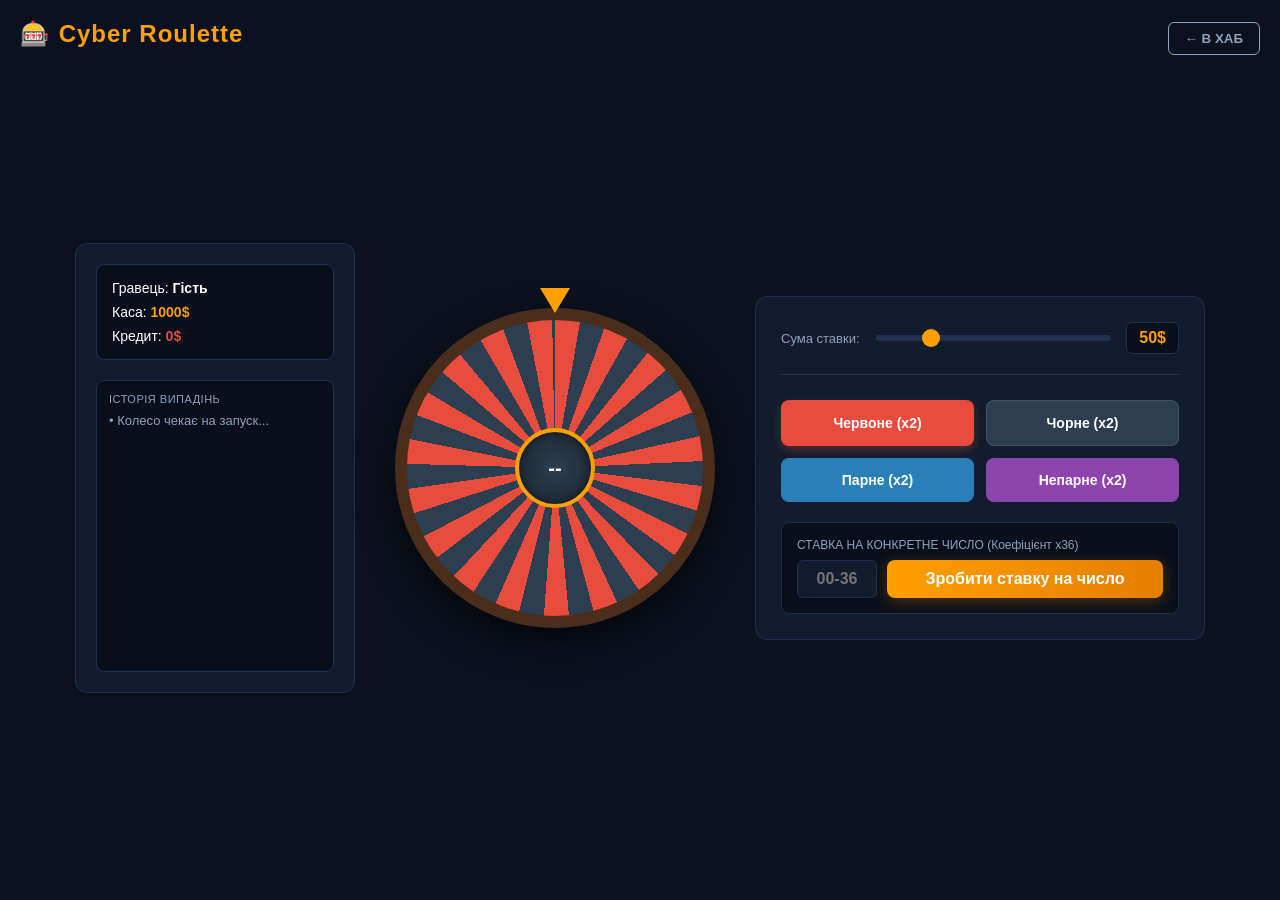
==== roulette.html @ 5148c997 "fix: виправив стилі та баг з балансом" ====
<!DOCTYPE html>
<html lang="uk">
<head>
    <meta charset="UTF-8">
    <meta name="viewport" content="width=device-width, initial-scale=1.0">
    <title>Cyber Roulette</title>
    <link rel="stylesheet" href="style.css">
    <style>
        .roulette-body {
            background-color: #0b111e;
            width: 100vw;
            height: 100vh;
            display: flex;
            flex-direction: column;
            justify-content: space-between;
            padding: 20px;
        }

        /* Головна зона: колесо + ставки */
        .roulette-container {
            display: flex;
            flex: 1;
            align-items: center;
            justify-content: center;
            gap: 40px;
            max-width: 1200px;
            margin: 0 auto;
            width: 100%;
        }

        /* Ліва інформаційна панель */
        .side-panel {
            width: 280px;
            background: #131c2e;
            border: 1px solid #1f314f;
            border-radius: 12px;
            padding: 20px;
            display: flex;
            flex-direction: column;
            gap: 20px;
            height: 450px;
        }

        .stats-box {
            background: #090f1a;
            padding: 15px;
            border-radius: 8px;
            border: 1px solid #1f314f;
            font-size: 14px;
        }
        .stats-box p { margin-bottom: 8px; }
        .stats-box p:last-child { margin-bottom: 0; }

        .history-box {
            flex: 1;
            background: #090f1a;
            border: 1px solid #1f314f;
            border-radius: 8px;
            padding: 12px;
            overflow-y: auto;
            text-align: left;
            font-size: 13px;
        }
        .history-title {
            font-size: 11px;
            color: #8fa0bc;
            text-transform: uppercase;
            margin-bottom: 8px;
            letter-spacing: 0.5px;
        }

        /* КОЛЕСО РУЛЕТКИ */
        .wheel-area {
            position: relative;
            display: flex;
            justify-content: center;
            align-items: center;
        }

        .roulette-wheel {
            width: 320px;
            height: 320px;
            border-radius: 50%;
            border: 12px solid #4a2e1b; /* Дерев'яний борт */
            box-shadow: 0 15px 35px rgba(0,0,0,0.6);
            background: repeating-conic-gradient(
                #e74c3c 0deg 9.7deg,  /* Червоний */
                #2c3e50 9.7deg 19.4deg /* Чорний */
            );
            transition: transform 4s cubic-bezier(0.1, 0.8, 0.1, 1);
            position: relative;
        }

        /* Маркер випавшого числа (стрілочка зверху) */
        .wheel-pointer {
            position: absolute;
            top: -20px;
            z-index: 10;
            width: 0; 
            height: 0; 
            border-left: 15px solid transparent;
            border-right: 15px solid transparent;
            border-top: 25px solid #ff9f00;
        }

        .wheel-center {
            position: absolute;
            width: 80px;
            height: 80px;
            background: radial-gradient(circle, #2c3e50 0%, #1a252f 100%);
            border-radius: 50%;
            border: 4px solid #ff9f00;
            display: flex;
            justify-content: center;
            align-items: center;
            font-weight: bold;
            font-size: 20px;
            color: #fff;
            box-shadow: inset 0 0 10px rgba(0,0,0,0.5);
        }

        /* ПАНЕЛЬ СТАВОК */
        .betting-table {
            background: #131c2e;
            border: 1px solid #1f314f;
            border-radius: 12px;
            padding: 25px;
            display: flex;
            flex-direction: column;
            gap: 20px;
            width: 450px;
        }

        .bet-grid {
            display: grid;
            grid-template-columns: 1fr 1fr;
            gap: 12px;
        }

        .bet-option-btn {
            padding: 14px;
            border: none;
            border-radius: 8px;
            font-weight: bold;
            font-size: 14px;
            cursor: pointer;
            color: #fff;
            transition: opacity 0.2s, transform 0.1s;
        }
        .bet-option-btn:hover { opacity: 0.9; transform: scale(1.02); }
        .btn-red { background: #e74c3c; box-shadow: 0 4px 10px rgba(231, 76, 60, 0.3); }
        .btn-black { background: #2c3e50; border: 1px solid rgba(255,255,255,0.1); }
        .btn-even { background: #2980b9; }
        .btn-odd { background: #8e44ad; }

        .number-bet-box {
            background: #090f1a;
            border: 1px solid #1f314f;
            padding: 15px;
            border-radius: 8px;
            text-align: left;
        }
        .number-bet-box label {
            display: block;
            font-size: 12px;
            color: #8fa0bc;
            margin-bottom: 8px;
        }
        .number-input-group {
            display: flex;
            gap: 10px;
        }
        .num-input {
            width: 80px;
            background: #131c2e;
            border: 1px solid #1f314f;
            border-radius: 6px;
            padding: 8px;
            color: #fff;
            text-align: center;
            font-size: 16px;
            font-weight: bold;
        }
    </style>
</head>
<body class="roulette-body">

    <div style="display: flex; justify-content: space-between; align-items: center; width: 100%;">
        <h2>🎰 Cyber Roulette</h2>
        <button onclick="location.href='index.html'" class="bank-btn">← В ХАБ</button>
    </div>

    <div class="roulette-container">
        
        <div class="side-panel">
            <div class="stats-box">
                <p>Гравець: <strong id="roulette-name">Гість</strong></p>
                <p>Каса: <strong id="roulette-balance" style="color:#ff9f00;">1000$</strong></p>
                <p>Кредит: <strong id="roulette-credit" class="text-danger">0$</strong></p>
            </div>
            <div class="history-box">
                <div class="history-title">Історія випадінь</div>
                <div id="history-logs">
                    <div style="color: #8fa0bc;">• Колесо чекає на запуск...</div>
                </div>
            </div>
        </div>

        <div class="wheel-area">
            <div class="wheel-pointer"></div>
            <div class="roulette-wheel" id="wheel"></div>
            <div class="wheel-center" id="wheel-center-val">--</div>
        </div>

        <div class="betting-table">
            <div class="bet-slider-container" style="display: flex; align-items: center; gap: 15px;">
                <span style="font-size: 13px; color: #8fa0bc; min-width: 80px;">Сума ставки:</span>
                <input type="range" id="roulette-bet-slider" min="10" max="200" value="50" class="long-slider" style="margin-bottom:0;">
                <div class="bet-box" id="roulette-bet-box" style="background: #090f1a; border:1px solid #1f314f; padding:6px 12px; border-radius:6px; color:#ff9f00; font-weight:bold;">50$</div>
            </div>

            <hr style="margin-bottom: 5px;">

            <div class="bet-grid">
                <button class="bet-option-btn btn-red" id="bet-red">Червоне (x2)</button>
                <button class="bet-option-btn btn-black" id="bet-black">Чорне (x2)</button>
                <button class="bet-option-btn btn-even" id="bet-even">Парне (x2)</button>
                <button class="bet-option-btn btn-odd" id="bet-odd">Непарне (x2)</button>
            </div>

            <div class="number-bet-box">
                <label>СТАВКА НА КОНКРЕТНЕ ЧИСЛО (Коефіцієнт x36)</label>
                <div class="number-input-group">
                    <input type="text" id="specific-number" class="num-input" placeholder="00-36" maxlength="2">
                    <button class="main-btn" id="bet-number" style="padding: 10px;">Зробити ставку на число</button>
                </div>
            </div>
        </div>

    </div>

    <script src="app.js"></script>
    <script>
        // Зчитуємо елементи інтерфейсу рулетки
const nameDisplay = document.getElementById('roulette-name');
const balanceDisplay = document.getElementById('roulette-balance');
const creditDisplay = document.getElementById('roulette-credit');
const historyLogs = document.getElementById('history-logs');
const wheel = document.getElementById('wheel');
const wheelCenterVal = document.getElementById('wheel-center-val');

const betSlider = document.getElementById('roulette-bet-slider');
const betBox = document.getElementById('roulette-bet-box');

// Послідовність чисел на класичному американському колесі (38 секторів)
const americanWheelNumbers = [
    "0", "28", "9", "26", "30", "11", "7", "20", "32", "17", "5", "22", "34", "15", "3", "24", "36", "13", "1", "00", 
    "27", "10", "25", "29", "12", "8", "19", "31", "18", "6", "21", "33", "16", "4", "23", "35", "14", "2"
];

// Масив червоних чисел
const redNumbers = ["1", "3", "5", "7", "9", "12", "14", "16", "18", "19", "21", "23", "25", "27", "30", "32", "34", "36"];

let isSpinning = false;
let currentRotation = 0;

// Оновлення значень гаманця при завантаженні сторінки
function updateRouletteUI() {
    nameDisplay.innerText = wallet.getUsername();
    balanceDisplay.innerText = wallet.getBalance() + "$";
    creditDisplay.innerText = wallet.getCredit() + "$";
}

// Оновлення повзунка ставки в реальному часі
betSlider.addEventListener('input', () => {
    betBox.innerText = betSlider.value + "$";
});

// Додавання подій на кнопки швидких ставок
document.getElementById('bet-red').addEventListener('click', () => handleBet('red'));
document.getElementById('bet-black').addEventListener('click', () => handleBet('black'));
document.getElementById('bet-even').addEventListener('click', () => handleBet('even'));
document.getElementById('bet-odd').addEventListener('click', () => handleBet('odd'));

// Ставка на точне число
document.getElementById('bet-number').addEventListener('click', () => {
    const numInput = document.getElementById('specific-number').value.trim();
    if (numInput === "") {
        alert("Введіть число від 0 до 36 або 00!");
        return;
    }
    if (!americanWheelNumbers.includes(numInput)) {
        alert("Неіснуючий сектор! Можна ставити на 0, 00 або числа від 1 до 36.");
        return;
    }
    handleBet('number', numInput);
});

// Функція обробки ставки та запуску колеса
function handleBet(betType, specificNum = null) {
    if (isSpinning) return;

    const betAmount = parseInt(betSlider.value);
    const currentBalance = wallet.getBalance();

    if (currentBalance < betAmount) {
        alert("У вас недостатньо грошей у касі для цієї ставки! Візьміть кредит у Хабі.");
        return;
    }

    // Знімаємо гроші за ставку
    wallet.updateBalance(-betAmount);
    updateRouletteUI();
    isSpinning = true;
    wheelCenterVal.innerText = "⏳";

    // Визначаємо випадковий переможний сектор
    const randomIndex = Math.floor(Math.random() * americanWheelNumbers.length);
    const winningNumber = americanWheelNumbers[randomIndex];

    // Розрахунок кута обертання колеса
    const sectorDegrees = 360 / 38; // ~9.47 градусів на один сектор
    const targetSectorAngle = randomIndex * sectorDegrees;
    
    // Робимо мінімум 5 повних обертів (1800 градусів) плюс кут сектору
    // Мінус ставимо, щоб колесо крутилося за годинниковою стрілкою
    const extraSpins = 1800 + (360 - targetSectorAngle);
    currentRotation += extraSpins;

    wheel.style.transform = `rotate(${currentRotation}deg)`;

    // Чекаємо завершення анімації (4 секунди, як у CSS)
    setTimeout(() => {
        isSpinning = false;
        wheelCenterVal.innerText = winningNumber;

        // Визначаємо колір випавшого числа
        let numberColor = "Чорне";
        if (winningNumber === "0" || winningNumber === "00") {
            numberColor = "Зелене";
        } else if (redNumbers.includes(winningNumber)) {
            numberColor = "Червоне";
        }

        // Перевіряємо, чи виграв гравець
        let isWin = false;
        let payoutFactor = 0;

        if (betType === 'red' && numberColor === 'Червоне') { isWin = true; payoutFactor = 2; }
        else if (betType === 'black' && numberColor === 'Чорне') { isWin = true; payoutFactor = 2; }
        else if (betType === 'even' && winningNumber !== "0" && winningNumber !== "00" && parseInt(winningNumber) % 2 === 0) { isWin = true; payoutFactor = 2; }
        else if (betType === 'odd' && winningNumber !== "0" && winningNumber !== "00" && parseInt(winningNumber) % 2 !== 0) { isWin = true; payoutFactor = 2; }
        else if (betType === 'number' && winningNumber === specificNum) { isWin = true; payoutFactor = 36; }

        let logText = "";
        if (isWin) {
            const winAmount = betAmount * payoutFactor;
            wallet.updateBalance(winAmount);
            logText = `<div style="color: #2ecc71; margin-bottom: 5px;">• Випало: <strong>${winningNumber} (${numberColor})</strong>. Ви ВИГРАЛИ ${winAmount}$!</div>`;
        } else {
            logText = `<div style="color: #e74c3c; margin-bottom: 5px;">• Випало: <strong>${winningNumber} (${numberColor})</strong>. Ви програли ${betAmount}$.</div>`;
        }

        // Додаємо запис в історію випадінь
        historyLogs.innerHTML = logText + historyLogs.innerHTML;
        
        // Очищаємо інпут точного числа
        document.getElementById('specific-number').value = "";
        
        // Оновлюємо касу на екрані
        updateRouletteUI();

    }, 4000);
}

// Запускаємо ініціалізацію при завантаженні сторінки
window.addEventListener('DOMContentLoaded', updateRouletteUI);
    </script>
</body>
</html>
---- style.css ----
/* Загальні налаштування стилю та темної теми */
* {
    box-sizing: border-box;
    margin: 0;
    padding: 0;
    font-family: 'Segoe UI', Tahoma, Geneva, Verdana, sans-serif;
}

body {
    background-color: #0b111e; /* Глибокий темний фон */
    color: #ffffff;
    display: flex;
    justify-content: center;
    align-items: center;
    min-height: 100vh;
    overflow: hidden;
}

/* Керування екранами (ховаємо неактивні) */
.screen {
    display: none;
    width: 100%;
    max-width: 1200px;
    padding: 20px;
    justify-content: center;
}

.screen.active {
    display: flex;
}

/* Головний контейнер (модальне вікно) */
.modal-box {
    background: linear-gradient(145deg, #131c2e, #18253c);
    border: 1px solid rgba(255, 255, 255, 0.08);
    border-radius: 16px;
    padding: 40px;
    width: 100%;
    max-width: 500px;
    box-shadow: 0 15px 35px rgba(0, 0, 0, 0.5);
    text-align: center;
}

.modal-box.wide {
    max-width: 850px;
}

h2 {
    color: #ff9f00; /* Помаранчевий бренд */
    font-size: 24px;
    letter-spacing: 1px;
    margin-bottom: 8px;
    display: flex;
    align-items: center;
    justify-content: center;
    gap: 10px;
}

.subtitle {
    color: #8fa0bc;
    font-size: 12px;
    letter-spacing: 1px;
    text-transform: uppercase;
    margin-bottom: 20px;
}

hr {
    border: 0;
    height: 1px;
    background: rgba(255, 255, 255, 0.1);
    margin-bottom: 25px;
}

/* Поля вводу */
.input-group {
    text-align: left;
    margin-bottom: 25px;
}

.input-group label {
    display: block;
    color: #8fa0bc;
    font-size: 11px;
    font-weight: 600;
    margin-bottom: 8px;
    letter-spacing: 0.5px;
}

.input-group input {
    width: 100%;
    background-color: #090f1a;
    border: 1px solid #1f314f;
    border-radius: 8px;
    padding: 14px;
    color: #fff;
    font-size: 16px;
    outline: none;
    transition: border-color 0.3s;
}

.input-group input:focus {
    border-color: #ff9f00;
}

/* Кнопки */
.main-btn {
    width: 100%;
    background: linear-gradient(90deg, #ff9f00, #e67e00);
    border: none;
    border-radius: 8px;
    padding: 16px;
    color: #fff;
    font-size: 16px;
    font-weight: bold;
    cursor: pointer;
    box-shadow: 0 4px 15px rgba(230, 126, 0, 0.3);
    transition: transform 0.2s, opacity 0.2s;
}

.main-btn:hover {
    opacity: 0.9;
    transform: translateY(-1px);
}

/* Картки ігор */
.games-container {
    display: flex;
    gap: 20px;
    margin-bottom: 30px;
}

.game-card {
    flex: 1;
    background: rgba(9, 15, 26, 0.6);
    border: 1px solid #1f314f;
    border-radius: 12px;
    padding: 25px;
    text-align: left;
    transition: transform 0.3s, border-color 0.3s;
}

.game-card:hover {
    transform: translateY(-4px);
    border-color: #ff9f00;
}

.game-icon {
    font-size: 32px;
    display: block;
    margin-bottom: 15px;
}

.game-card h3 {
    font-size: 20px;
    margin-bottom: 10px;
}

.game-card p {
    color: #8fa0bc;
    font-size: 14px;
    line-height: 1.5;
    margin-bottom: 20px;
    min-height: 63px;
}

.play-btn {
    width: 100%;
    padding: 12px;
    border: none;
    border-radius: 6px;
    color: #fff;
    font-weight: bold;
    cursor: pointer;
    transition: background 0.3s;
}

.poker-color { background-color: #3a2a18; color: #ff9f00; border: 1px solid #ff9f00; }
.poker-color:hover { background-color: #ff9f00; color: #fff; }

.roulette-color { background-color: #123524; color: #2ecc71; border: 1px solid #2ecc71; }
.roulette-color:hover { background-color: #2ecc71; color: #fff; }

/* Нижня панель хабу */
.hub-footer {
    display: flex;
    justify-content: space-between;
    align-items: center;
    background: #090f1a;
    padding: 15px 20px;
    border-radius: 8px;
    border: 1px solid #1f314f;
}

.balance-display {
    font-weight: bold;
    font-size: 15px;
}

.balance-display span {
    color: #ff9f00;
}

.bank-btn {
    background: none;
    border: 1px solid #8fa0bc;
    color: #8fa0bc;
    padding: 8px 16px;
    border-radius: 6px;
    cursor: pointer;
    font-weight: 600;
    transition: all 0.3s;
}

.bank-btn:hover {
    border-color: #fff;
    color: #fff;
}

/* Кредитний відділ (Банк) */
.bank-info {
    background: #090f1a;
    padding: 15px;
    border-radius: 8px;
    margin-bottom: 25px;
    text-align: left;
    font-size: 15px;
}

.bank-info p { margin-bottom: 8px; }
.bank-info p:last-child { margin-bottom: 0; }
.text-danger { color: #e74c3c !important; }

.slider-group {
    background: rgba(9, 15, 26, 0.4);
    border: 1px solid #1f314f;
    padding: 20px;
    border-radius: 8px;
    margin-bottom: 20px;
    text-align: left;
}

.slider-header {
    display: flex;
    justify-content: space-between;
    font-size: 14px;
    color: #8fa0bc;
    margin-bottom: 12px;
}

.slider-val {
    color: #ff9f00 !important;
    font-weight: bold;
}

/* Красивий довгий повзунок */
.long-slider {
    width: 100%;
    -webkit-appearance: none;
    height: 6px;
    background: #1f314f;
    border-radius: 3px;
    outline: none;
    margin-bottom: 15px;
}

.long-slider::-webkit-slider-thumb {
    -webkit-appearance: none;
    width: 18px;
    height: 18px;
    border-radius: 50%;
    background: #ff9f00;
    cursor: pointer;
    transition: transform 0.1s;
}

.long-slider::-webkit-slider-thumb:hover {
    transform: scale(1.2);
}

.action-btn {
    width: 100%;
    padding: 10px;
    border: none;
    border-radius: 6px;
    background: #ff9f00;
    color: #fff;
    font-weight: bold;
    cursor: pointer;
}

.action-btn.repay { background: #2ecc71; }
.back-btn {
    background: none;
    border: none;
    color: #8fa0bc;
    cursor: pointer;
    margin-top: 15px;
    font-size: 14px;
}
.back-btn:hover { color: #fff; }
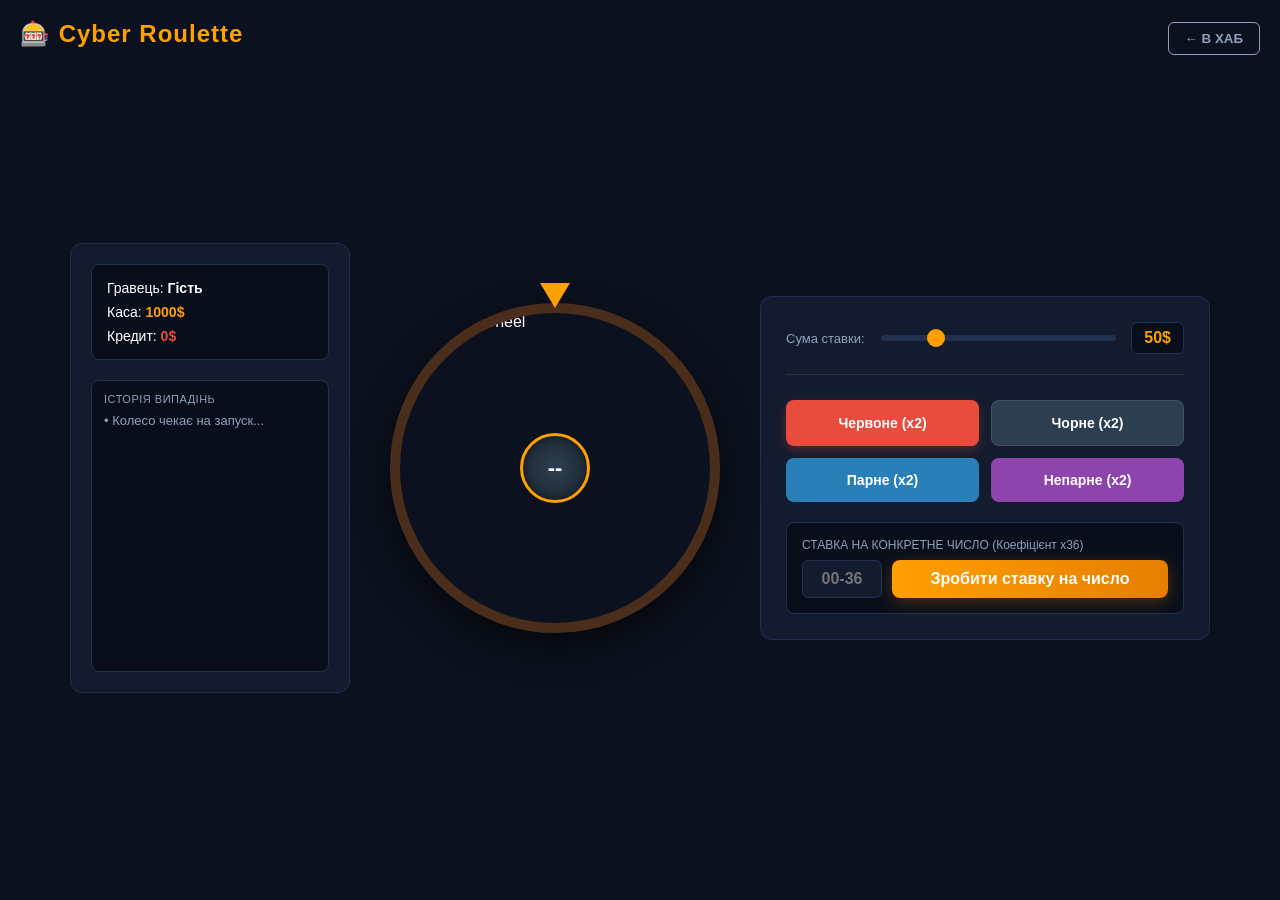
==== commit e5e93eb7: "design: додав чітке колесо рулетки з цифрами" ====
--- a/roulette.html
+++ b/roulette.html
@@ -69,7 +69,7 @@
             letter-spacing: 0.5px;
         }
 
-        /* КОЛЕСО РУЛЕТКИ */
+        /* КОЛЕСО РУЛЕТКИ (Оновлені стилі під картинку) */
         .wheel-area {
             position: relative;
             display: flex;
@@ -78,17 +78,14 @@
         }
 
         .roulette-wheel {
-            width: 320px;
-            height: 320px;
+            width: 330px;
+            height: 330px;
             border-radius: 50%;
-            border: 12px solid #4a2e1b; /* Дерев'яний борт */
+            border: 10px solid #4a2e1b; /* Преміальний дерев'яний борт */
             box-shadow: 0 15px 35px rgba(0,0,0,0.6);
-            background: repeating-conic-gradient(
-                #e74c3c 0deg 9.7deg,  /* Червоний */
-                #2c3e50 9.7deg 19.4deg /* Чорний */
-            );
             transition: transform 4s cubic-bezier(0.1, 0.8, 0.1, 1);
             position: relative;
+            object-fit: cover;
         }
 
         /* Маркер випавшого числа (стрілочка зверху) */
@@ -105,18 +102,19 @@
 
         .wheel-center {
             position: absolute;
-            width: 80px;
-            height: 80px;
+            width: 70px;
+            height: 70px;
             background: radial-gradient(circle, #2c3e50 0%, #1a252f 100%);
             border-radius: 50%;
-            border: 4px solid #ff9f00;
+            border: 3px solid #ff9f00;
             display: flex;
             justify-content: center;
             align-items: center;
             font-weight: bold;
-            font-size: 20px;
+            font-size: 22px;
             color: #fff;
             box-shadow: inset 0 0 10px rgba(0,0,0,0.5);
+            z-index: 5;
         }
 
         /* ПАНЕЛЬ СТАВОК */
@@ -208,7 +206,7 @@
 
         <div class="wheel-area">
             <div class="wheel-pointer"></div>
-            <div class="roulette-wheel" id="wheel"></div>
+            <img src="https://i.ibb.co/6NGp6Xy/roulette-wheel.png" class="roulette-wheel" id="wheel" alt="Roulette Wheel">
             <div class="wheel-center" id="wheel-center-val">--</div>
         </div>
 
@@ -242,139 +240,139 @@
     <script src="app.js"></script>
     <script>
         // Зчитуємо елементи інтерфейсу рулетки
-const nameDisplay = document.getElementById('roulette-name');
-const balanceDisplay = document.getElementById('roulette-balance');
-const creditDisplay = document.getElementById('roulette-credit');
-const historyLogs = document.getElementById('history-logs');
-const wheel = document.getElementById('wheel');
-const wheelCenterVal = document.getElementById('wheel-center-val');
-
-const betSlider = document.getElementById('roulette-bet-slider');
-const betBox = document.getElementById('roulette-bet-box');
-
-// Послідовність чисел на класичному американському колесі (38 секторів)
-const americanWheelNumbers = [
-    "0", "28", "9", "26", "30", "11", "7", "20", "32", "17", "5", "22", "34", "15", "3", "24", "36", "13", "1", "00", 
-    "27", "10", "25", "29", "12", "8", "19", "31", "18", "6", "21", "33", "16", "4", "23", "35", "14", "2"
-];
-
-// Масив червоних чисел
-const redNumbers = ["1", "3", "5", "7", "9", "12", "14", "16", "18", "19", "21", "23", "25", "27", "30", "32", "34", "36"];
-
-let isSpinning = false;
-let currentRotation = 0;
-
-// Оновлення значень гаманця при завантаженні сторінки
-function updateRouletteUI() {
-    nameDisplay.innerText = wallet.getUsername();
-    balanceDisplay.innerText = wallet.getBalance() + "$";
-    creditDisplay.innerText = wallet.getCredit() + "$";
-}
-
-// Оновлення повзунка ставки в реальному часі
-betSlider.addEventListener('input', () => {
-    betBox.innerText = betSlider.value + "$";
-});
-
-// Додавання подій на кнопки швидких ставок
-document.getElementById('bet-red').addEventListener('click', () => handleBet('red'));
-document.getElementById('bet-black').addEventListener('click', () => handleBet('black'));
-document.getElementById('bet-even').addEventListener('click', () => handleBet('even'));
-document.getElementById('bet-odd').addEventListener('click', () => handleBet('odd'));
-
-// Ставка на точне число
-document.getElementById('bet-number').addEventListener('click', () => {
-    const numInput = document.getElementById('specific-number').value.trim();
-    if (numInput === "") {
-        alert("Введіть число від 0 до 36 або 00!");
-        return;
-    }
-    if (!americanWheelNumbers.includes(numInput)) {
-        alert("Неіснуючий сектор! Можна ставити на 0, 00 або числа від 1 до 36.");
-        return;
-    }
-    handleBet('number', numInput);
-});
-
-// Функція обробки ставки та запуску колеса
-function handleBet(betType, specificNum = null) {
-    if (isSpinning) return;
-
-    const betAmount = parseInt(betSlider.value);
-    const currentBalance = wallet.getBalance();
-
-    if (currentBalance < betAmount) {
-        alert("У вас недостатньо грошей у касі для цієї ставки! Візьміть кредит у Хабі.");
-        return;
-    }
-
-    // Знімаємо гроші за ставку
-    wallet.updateBalance(-betAmount);
-    updateRouletteUI();
-    isSpinning = true;
-    wheelCenterVal.innerText = "⏳";
-
-    // Визначаємо випадковий переможний сектор
-    const randomIndex = Math.floor(Math.random() * americanWheelNumbers.length);
-    const winningNumber = americanWheelNumbers[randomIndex];
-
-    // Розрахунок кута обертання колеса
-    const sectorDegrees = 360 / 38; // ~9.47 градусів на один сектор
-    const targetSectorAngle = randomIndex * sectorDegrees;
-    
-    // Робимо мінімум 5 повних обертів (1800 градусів) плюс кут сектору
-    // Мінус ставимо, щоб колесо крутилося за годинниковою стрілкою
-    const extraSpins = 1800 + (360 - targetSectorAngle);
-    currentRotation += extraSpins;
-
-    wheel.style.transform = `rotate(${currentRotation}deg)`;
-
-    // Чекаємо завершення анімації (4 секунди, як у CSS)
-    setTimeout(() => {
-        isSpinning = false;
-        wheelCenterVal.innerText = winningNumber;
-
-        // Визначаємо колір випавшого числа
-        let numberColor = "Чорне";
-        if (winningNumber === "0" || winningNumber === "00") {
-            numberColor = "Зелене";
-        } else if (redNumbers.includes(winningNumber)) {
-            numberColor = "Червоне";
-        }
-
-        // Перевіряємо, чи виграв гравець
-        let isWin = false;
-        let payoutFactor = 0;
-
-        if (betType === 'red' && numberColor === 'Червоне') { isWin = true; payoutFactor = 2; }
-        else if (betType === 'black' && numberColor === 'Чорне') { isWin = true; payoutFactor = 2; }
-        else if (betType === 'even' && winningNumber !== "0" && winningNumber !== "00" && parseInt(winningNumber) % 2 === 0) { isWin = true; payoutFactor = 2; }
-        else if (betType === 'odd' && winningNumber !== "0" && winningNumber !== "00" && parseInt(winningNumber) % 2 !== 0) { isWin = true; payoutFactor = 2; }
-        else if (betType === 'number' && winningNumber === specificNum) { isWin = true; payoutFactor = 36; }
-
-        let logText = "";
-        if (isWin) {
-            const winAmount = betAmount * payoutFactor;
-            wallet.updateBalance(winAmount);
-            logText = `<div style="color: #2ecc71; margin-bottom: 5px;">• Випало: <strong>${winningNumber} (${numberColor})</strong>. Ви ВИГРАЛИ ${winAmount}$!</div>`;
-        } else {
-            logText = `<div style="color: #e74c3c; margin-bottom: 5px;">• Випало: <strong>${winningNumber} (${numberColor})</strong>. Ви програли ${betAmount}$.</div>`;
-        }
-
-        // Додаємо запис в історію випадінь
-        historyLogs.innerHTML = logText + historyLogs.innerHTML;
-        
-        // Очищаємо інпут точного числа
-        document.getElementById('specific-number').value = "";
-        
-        // Оновлюємо касу на екрані
-        updateRouletteUI();
-
-    }, 4000);
-}
-
-// Запускаємо ініціалізацію при завантаженні сторінки
-window.addEventListener('DOMContentLoaded', updateRouletteUI);
+        const nameDisplay = document.getElementById('roulette-name');
+        const balanceDisplay = document.getElementById('roulette-balance');
+        const creditDisplay = document.getElementById('roulette-credit');
+        const historyLogs = document.getElementById('history-logs');
+        const wheel = document.getElementById('wheel');
+        const wheelCenterVal = document.getElementById('wheel-center-val');
+
+        const betSlider = document.getElementById('roulette-bet-slider');
+        const betBox = document.getElementById('roulette-bet-box');
+
+        // Послідовність чисел на класичному американському колесі (38 секторів)
+        const americanWheelNumbers = [
+            "0", "28", "9", "26", "30", "11", "7", "20", "32", "17", "5", "22", "34", "15", "3", "24", "36", "13", "1", "00", 
+            "27", "10", "25", "29", "12", "8", "19", "31", "18", "6", "21", "33", "16", "4", "23", "35", "14", "2"
+        ];
+
+        // Масив червоних чисел
+        const redNumbers = ["1", "3", "5", "7", "9", "12", "14", "16", "18", "19", "21", "23", "25", "27", "30", "32", "34", "36"];
+
+        let isSpinning = false;
+        let currentRotation = 0;
+
+        // Оновлення значень гаманця при завантаженні сторінки
+        function updateRouletteUI() {
+            nameDisplay.innerText = wallet.getUsername();
+            balanceDisplay.innerText = wallet.getBalance() + "$";
+            creditDisplay.innerText = wallet.getCredit() + "$";
+        }
+
+        // Оновлення повзунка ставки в реальному часі
+        betSlider.addEventListener('input', () => {
+            betBox.innerText = betSlider.value + "$";
+        });
+
+        // Додавання подій на кнопки швидких ставок
+        document.getElementById('bet-red').addEventListener('click', () => handleBet('red'));
+        document.getElementById('bet-black').addEventListener('click', () => handleBet('black'));
+        document.getElementById('bet-even').addEventListener('click', () => handleBet('even'));
+        document.getElementById('bet-odd').addEventListener('click', () => handleBet('odd'));
+
+        // Ставка на точне число
+        document.getElementById('bet-number').addEventListener('click', () => {
+            const numInput = document.getElementById('specific-number').value.trim();
+            if (numInput === "") {
+                alert("Введіть число від 0 до 36 або 00!");
+                return;
+            }
+            if (!americanWheelNumbers.includes(numInput)) {
+                alert("Неіснуючий сектор! Можна ставити на 0, 00 або числа від 1 до 36.");
+                return;
+            }
+            handleBet('number', numInput);
+        });
+
+        // Функція обробки ставки та запуску колеса
+        function handleBet(betType, specificNum = null) {
+            if (isSpinning) return;
+
+            const betAmount = parseInt(betSlider.value);
+            const currentBalance = wallet.getBalance();
+
+            if (currentBalance < betAmount) {
+                alert("У вас недостатньо грошей у касі для цієї ставки! Візьміть кредит у Хабі.");
+                return;
+            }
+
+            // Знімаємо гроші за ставку
+            wallet.updateBalance(-betAmount);
+            updateRouletteUI();
+            isSpinning = true;
+            wheelCenterVal.innerText = "⏳";
+
+            // Визначаємо випадковий переможний сектор
+            const randomIndex = Math.floor(Math.random() * americanWheelNumbers.length);
+            const winningNumber = americanWheelNumbers[randomIndex];
+
+            // Розрахунок кута обертання колеса
+            const sectorDegrees = 360 / 38; // ~9.47 градусів на один сектор
+            const targetSectorAngle = randomIndex * sectorDegrees;
+            
+            // Робимо мінімум 5 повних обертів (1800 градусів) плюс кут сектору
+            // Мінус ставимо, щоб колесо крутилося за годинниковою стрілкою
+            const extraSpins = 1800 + (360 - targetSectorAngle);
+            currentRotation += extraSpins;
+
+            wheel.style.transform = `rotate(${currentRotation}deg)`;
+
+            // Чекаємо завершення анімації (4 секунди, як у CSS)
+            setTimeout(() => {
+                isSpinning = false;
+                wheelCenterVal.innerText = winningNumber;
+
+                // Визначаємо колір випавшого числа
+                let numberColor = "Чорне";
+                if (winningNumber === "0" || winningNumber === "00") {
+                    numberColor = "Зелене";
+                } else if (redNumbers.includes(winningNumber)) {
+                    numberColor = "Червоне";
+                }
+
+                // Перевіряємо, чи виграв гравець
+                let isWin = false;
+                let payoutFactor = 0;
+
+                if (betType === 'red' && numberColor === 'Червоне') { isWin = true; payoutFactor = 2; }
+                else if (betType === 'black' && numberColor === 'Чорне') { isWin = true; payoutFactor = 2; }
+                else if (betType === 'even' && winningNumber !== "0" && winningNumber !== "00" && parseInt(winningNumber) % 2 === 0) { isWin = true; payoutFactor = 2; }
+                else if (betType === 'odd' && winningNumber !== "0" && winningNumber !== "00" && parseInt(winningNumber) % 2 !== 0) { isWin = true; payoutFactor = 2; }
+                else if (betType === 'number' && winningNumber === specificNum) { isWin = true; payoutFactor = 36; }
+
+                let logText = "";
+                if (isWin) {
+                    const winAmount = betAmount * payoutFactor;
+                    wallet.updateBalance(winAmount);
+                    logText = `<div style="color: #2ecc71; margin-bottom: 5px;">• Випало: <strong>${winningNumber} (${numberColor})</strong>. Ви ВИГРАЛИ ${winAmount}$!</div>`;
+                } else {
+                    logText = `<div style="color: #e74c3c; margin-bottom: 5px;">• Випало: <strong>${winningNumber} (${numberColor})</strong>. Ви програли ${betAmount}$.</div>`;
+                }
+
+                // Додаємо запис в історію випадінь
+                historyLogs.innerHTML = logText + historyLogs.innerHTML;
+                
+                // Очищаємо інпут точного числа
+                document.getElementById('specific-number').value = "";
+                
+                // Оновлюємо касу на екрані
+                updateRouletteUI();
+
+            }, 4000);
+        }
+
+        // Запускаємо ініціалізацію при завантаженні сторінки
+        window.addEventListener('DOMContentLoaded', updateRouletteUI);
     </script>
 </body>
 </html>
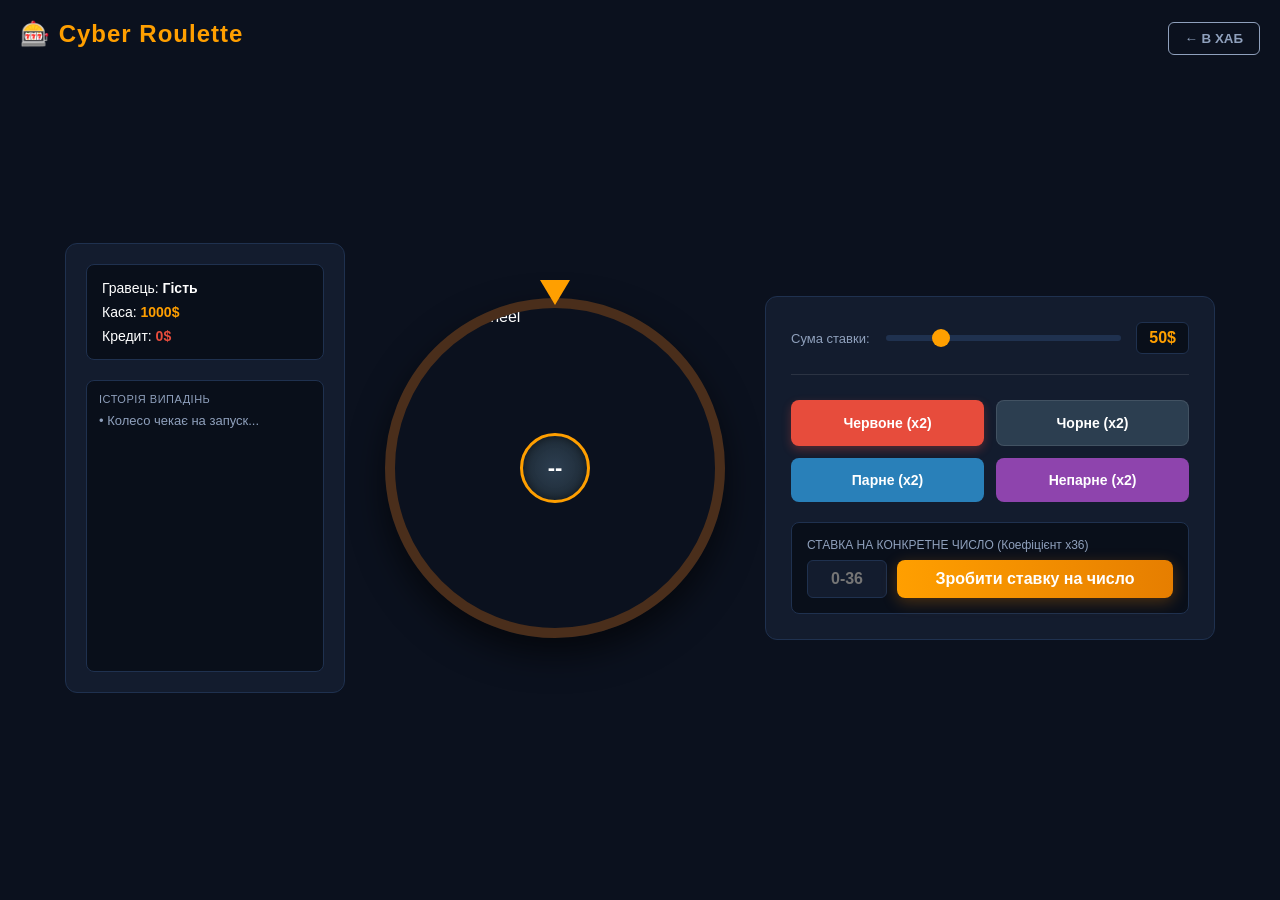
==== commit e97a7e1b: "fix: локальне колесо з цифрами" ====
--- a/roulette.html
+++ b/roulette.html
@@ -14,6 +14,7 @@
             flex-direction: column;
             justify-content: space-between;
             padding: 20px;
+            box-sizing: border-box;
         }
 
         /* Головна зона: колесо + ставки */
@@ -39,6 +40,7 @@
             flex-direction: column;
             gap: 20px;
             height: 450px;
+            box-sizing: border-box;
         }
 
         .stats-box {
@@ -69,7 +71,7 @@
             letter-spacing: 0.5px;
         }
 
-        /* КОЛЕСО РУЛЕТКИ (Оновлені стилі під картинку) */
+        /* КОЛЕСО РУЛЕТКИ */
         .wheel-area {
             position: relative;
             display: flex;
@@ -78,10 +80,10 @@
         }
 
         .roulette-wheel {
-            width: 330px;
-            height: 330px;
+            width: 340px;
+            height: 340px;
             border-radius: 50%;
-            border: 10px solid #4a2e1b; /* Преміальний дерев'яний борт */
+            border: 10px solid #4a2e1b; /* Дерев'яний борт казино */
             box-shadow: 0 15px 35px rgba(0,0,0,0.6);
             transition: transform 4s cubic-bezier(0.1, 0.8, 0.1, 1);
             position: relative;
@@ -91,7 +93,7 @@
         /* Маркер випавшого числа (стрілочка зверху) */
         .wheel-pointer {
             position: absolute;
-            top: -20px;
+            top: -18px;
             z-index: 10;
             width: 0; 
             height: 0; 
@@ -127,6 +129,7 @@
             flex-direction: column;
             gap: 20px;
             width: 450px;
+            box-sizing: border-box;
         }
 
         .bet-grid {
@@ -206,7 +209,7 @@
 
         <div class="wheel-area">
             <div class="wheel-pointer"></div>
-            <img src="https://i.ibb.co/6NGp6Xy/roulette-wheel.png" class="roulette-wheel" id="wheel" alt="Roulette Wheel">
+            <img src="https://upload.wikimedia.org/wikipedia/commons/thumb/d/da/Roulette_wheel_numbered.svg/640px-Roulette_wheel_numbered.svg.png" class="roulette-wheel" id="wheel" alt="Roulette Wheel">
             <div class="wheel-center" id="wheel-center-val">--</div>
         </div>
 
@@ -229,7 +232,7 @@
             <div class="number-bet-box">
                 <label>СТАВКА НА КОНКРЕТНЕ ЧИСЛО (Коефіцієнт x36)</label>
                 <div class="number-input-group">
-                    <input type="text" id="specific-number" class="num-input" placeholder="00-36" maxlength="2">
+                    <input type="text" id="specific-number" class="num-input" placeholder="0-36" maxlength="2">
                     <button class="main-btn" id="bet-number" style="padding: 10px;">Зробити ставку на число</button>
                 </div>
             </div>
@@ -239,7 +242,6 @@
 
     <script src="app.js"></script>
     <script>
-        // Зчитуємо елементи інтерфейсу рулетки
         const nameDisplay = document.getElementById('roulette-name');
         const balanceDisplay = document.getElementById('roulette-balance');
         const creditDisplay = document.getElementById('roulette-credit');
@@ -250,51 +252,46 @@
         const betSlider = document.getElementById('roulette-bet-slider');
         const betBox = document.getElementById('roulette-bet-box');
 
-        // Послідовність чисел на класичному американському колесі (38 секторів)
-        const americanWheelNumbers = [
-            "0", "28", "9", "26", "30", "11", "7", "20", "32", "17", "5", "22", "34", "15", "3", "24", "36", "13", "1", "00", 
-            "27", "10", "25", "29", "12", "8", "19", "31", "18", "6", "21", "33", "16", "4", "23", "35", "14", "2"
+        // Оновлена послідовність чисел строго під картинку з Вікіпедії (за годинниковою стрілкою починаючи з 0)
+        const wheelNumbers = [
+            "0", "32", "15", "19", "4", "21", "2", "25", "17", "34", "6", "27", "13", "36", "11", "30", "8", "23", "10",
+            "5", "24", "16", "33", "1", "20", "14", "31", "9", "22", "18", "29", "7", "28", "12", "35", "3", "26"
         ];
 
-        // Масив червоних чисел
+        // Оновлений список червоних чисел під цей стандарт
         const redNumbers = ["1", "3", "5", "7", "9", "12", "14", "16", "18", "19", "21", "23", "25", "27", "30", "32", "34", "36"];
 
         let isSpinning = false;
         let currentRotation = 0;
 
-        // Оновлення значень гаманця при завантаженні сторінки
         function updateRouletteUI() {
             nameDisplay.innerText = wallet.getUsername();
             balanceDisplay.innerText = wallet.getBalance() + "$";
             creditDisplay.innerText = wallet.getCredit() + "$";
         }
 
-        // Оновлення повзунка ставки в реальному часі
         betSlider.addEventListener('input', () => {
             betBox.innerText = betSlider.value + "$";
         });
 
-        // Додавання подій на кнопки швидких ставок
         document.getElementById('bet-red').addEventListener('click', () => handleBet('red'));
         document.getElementById('bet-black').addEventListener('click', () => handleBet('black'));
         document.getElementById('bet-even').addEventListener('click', () => handleBet('even'));
         document.getElementById('bet-odd').addEventListener('click', () => handleBet('odd'));
 
-        // Ставка на точне число
         document.getElementById('bet-number').addEventListener('click', () => {
             const numInput = document.getElementById('specific-number').value.trim();
             if (numInput === "") {
-                alert("Введіть число від 0 до 36 або 00!");
+                alert("Введіть число від 0 до 36!");
                 return;
             }
-            if (!americanWheelNumbers.includes(numInput)) {
-                alert("Неіснуючий сектор! Можна ставити на 0, 00 або числа від 1 до 36.");
+            if (!wheelNumbers.includes(numInput)) {
+                alert("Неіснуючий сектор! Введіть число від 0 до 36.");
                 return;
             }
             handleBet('number', numInput);
         });
 
-        // Функція обробки ставки та запуску колеса
         function handleBet(betType, specificNum = null) {
             if (isSpinning) return;
 
@@ -306,48 +303,47 @@
                 return;
             }
 
-            // Знімаємо гроші за ставку
             wallet.updateBalance(-betAmount);
             updateRouletteUI();
             isSpinning = true;
             wheelCenterVal.innerText = "⏳";
 
-            // Визначаємо випадковий переможний сектор
-            const randomIndex = Math.floor(Math.random() * americanWheelNumbers.length);
-            const winningNumber = americanWheelNumbers[randomIndex];
-
-            // Розрахунок кута обертання колеса
-            const sectorDegrees = 360 / 38; // ~9.47 градусів на один сектор
-            const targetSectorAngle = randomIndex * sectorDegrees;
+            // Генерація виграшного індексу
+            const randomIndex = Math.floor(Math.random() * wheelNumbers.length);
+            const winningNumber = wheelNumbers[randomIndex];
+
+            // Математичний розрахунок кута для картинки Вікіпедії
+            const totalSectors = 37; 
+            const sectorDegrees = 360 / totalSectors; // ~9.73 градусів на сектор
             
-            // Робимо мінімум 5 повних обертів (1800 градусів) плюс кут сектору
-            // Мінус ставимо, щоб колесо крутилося за годинниковою стрілкою
-            const extraSpins = 1800 + (360 - targetSectorAngle);
-            currentRotation += extraSpins;
-
-            wheel.style.transform = `rotate(${currentRotation}deg)`;
-
-            // Чекаємо завершення анімації (4 секунди, як у CSS)
+            // Рахуємо кут так, щоб колесо крутилося проти годинникової стрілки, а стрілочка вказувала точно на сектор
+            const targetAngle = randomIndex * sectorDegrees;
+            
+            // Робимо 5 повних обертів + зсув на потрібний кут
+            const spinDegrees = 1800 + targetAngle;
+            currentRotation += spinDegrees;
+
+            // Запускаємо обертання через CSS
+            wheel.style.transform = `rotate(-${currentRotation}deg)`;
+
             setTimeout(() => {
                 isSpinning = false;
                 wheelCenterVal.innerText = winningNumber;
 
-                // Визначаємо колір випавшого числа
                 let numberColor = "Чорне";
-                if (winningNumber === "0" || winningNumber === "00") {
+                if (winningNumber === "0") {
                     numberColor = "Зелене";
                 } else if (redNumbers.includes(winningNumber)) {
                     numberColor = "Червоне";
                 }
 
-                // Перевіряємо, чи виграв гравець
                 let isWin = false;
                 let payoutFactor = 0;
 
                 if (betType === 'red' && numberColor === 'Червоне') { isWin = true; payoutFactor = 2; }
                 else if (betType === 'black' && numberColor === 'Чорне') { isWin = true; payoutFactor = 2; }
-                else if (betType === 'even' && winningNumber !== "0" && winningNumber !== "00" && parseInt(winningNumber) % 2 === 0) { isWin = true; payoutFactor = 2; }
-                else if (betType === 'odd' && winningNumber !== "0" && winningNumber !== "00" && parseInt(winningNumber) % 2 !== 0) { isWin = true; payoutFactor = 2; }
+                else if (betType === 'even' && winningNumber !== "0" && parseInt(winningNumber) % 2 === 0) { isWin = true; payoutFactor = 2; }
+                else if (betType === 'odd' && winningNumber !== "0" && parseInt(winningNumber) % 2 !== 0) { isWin = true; payoutFactor = 2; }
                 else if (betType === 'number' && winningNumber === specificNum) { isWin = true; payoutFactor = 36; }
 
                 let logText = "";
@@ -359,19 +355,13 @@
                     logText = `<div style="color: #e74c3c; margin-bottom: 5px;">• Випало: <strong>${winningNumber} (${numberColor})</strong>. Ви програли ${betAmount}$.</div>`;
                 }
 
-                // Додаємо запис в історію випадінь
                 historyLogs.innerHTML = logText + historyLogs.innerHTML;
-                
-                // Очищаємо інпут точного числа
                 document.getElementById('specific-number').value = "";
-                
-                // Оновлюємо касу на екрані
                 updateRouletteUI();
 
             }, 4000);
         }
 
-        // Запускаємо ініціалізацію при завантаженні сторінки
         window.addEventListener('DOMContentLoaded', updateRouletteUI);
     </script>
 </body>
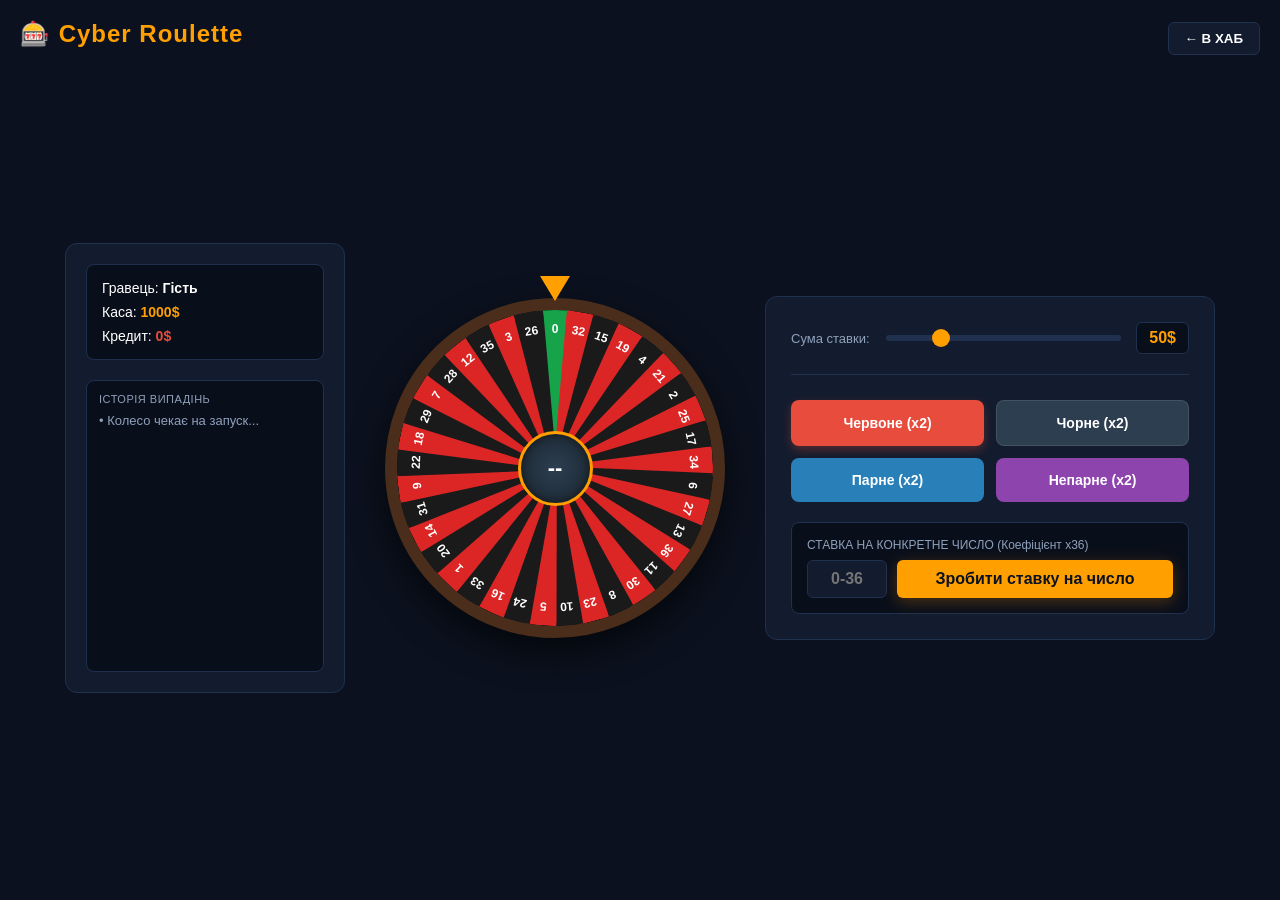
==== commit 21979f2f: "оновив колесо" ====
--- a/roulette.html
+++ b/roulette.html
@@ -15,6 +15,8 @@
             justify-content: space-between;
             padding: 20px;
             box-sizing: border-box;
+            font-family: sans-serif;
+            color: #fff;
         }
 
         /* Головна зона: колесо + ставки */
@@ -71,7 +73,7 @@
             letter-spacing: 0.5px;
         }
 
-        /* КОЛЕСО РУЛЕТКИ */
+        /* КОЛЕСО РУЛЕТКИ (ГЕНЕРУЄТЬСЯ КОДОМ) */
         .wheel-area {
             position: relative;
             display: flex;
@@ -83,17 +85,51 @@
             width: 340px;
             height: 340px;
             border-radius: 50%;
-            border: 10px solid #4a2e1b; /* Дерев'яний борт казино */
+            border: 12px solid #4a2e1b; /* Дерев'яний борт казино */
+            background: #090f1a;
             box-shadow: 0 15px 35px rgba(0,0,0,0.6);
             transition: transform 4s cubic-bezier(0.1, 0.8, 0.1, 1);
             position: relative;
-            object-fit: cover;
-        }
+            overflow: hidden; /* Щоб зрізати сектори по колу */
+        }
+
+        /* Динамічний сектор (промінь з центру) */
+        .wheel-sector {
+            position: absolute;
+            top: 0;
+            left: 50%;
+            width: 30px;
+            height: 50%;
+            margin-left: -15px;
+            transform-origin: bottom center;
+            display: flex;
+            justify-content: center;
+            align-items: flex-start;
+            padding-top: 12px;
+            box-sizing: border-box;
+            /* Створюємо трикутну форму сектора рулетки */
+            clip-path: polygon(0 0, 100% 0, 56% 100%, 44% 100%);
+        }
+
+        /* Стилі для цифри всередині сектора */
+        .sector-number {
+            font-size: 12px;
+            font-weight: 900;
+            color: #ffffff;
+            transform: rotate(0deg); /* Цифри дивляться до центру */
+        }
+
+        /* Кольори фону для секторів */
+        .bg-red { background-color: #dc2626; }
+        .bg-black { background-color: #1a1a1a; }
+        .bg-green { background-color: #16a34a; }
 
         /* Маркер випавшого числа (стрілочка зверху) */
         .wheel-pointer {
             position: absolute;
-            top: -18px;
+            top: -22px;
+            left: 50%;
+            transform: translateX(-50%);
             z-index: 10;
             width: 0; 
             height: 0; 
@@ -104,8 +140,8 @@
 
         .wheel-center {
             position: absolute;
-            width: 70px;
-            height: 70px;
+            width: 75px;
+            height: 75px;
             background: radial-gradient(circle, #2c3e50 0%, #1a252f 100%);
             border-radius: 50%;
             border: 3px solid #ff9f00;
@@ -182,6 +218,25 @@
             font-size: 16px;
             font-weight: bold;
         }
+        .main-btn {
+            flex: 1;
+            background: #ff9f00;
+            border: none;
+            border-radius: 6px;
+            color: #0b111e;
+            font-weight: bold;
+            cursor: pointer;
+            transition: background 0.2s;
+        }
+        .main-btn:hover { background: #e08b00; }
+        .bank-btn {
+            background: #131c2e;
+            border: 1px solid #1f314f;
+            color: #fff;
+            padding: 8px 16px;
+            border-radius: 6px;
+            cursor: pointer;
+        }
     </style>
 </head>
 <body class="roulette-body">
@@ -197,7 +252,7 @@
             <div class="stats-box">
                 <p>Гравець: <strong id="roulette-name">Гість</strong></p>
                 <p>Каса: <strong id="roulette-balance" style="color:#ff9f00;">1000$</strong></p>
-                <p>Кредит: <strong id="roulette-credit" class="text-danger">0$</strong></p>
+                <p>Кредит: <strong id="roulette-credit" style="color: #e74c3c;">0$</strong></p>
             </div>
             <div class="history-box">
                 <div class="history-title">Історія випадінь</div>
@@ -209,7 +264,7 @@
 
         <div class="wheel-area">
             <div class="wheel-pointer"></div>
-            <img src="https://upload.wikimedia.org/wikipedia/commons/thumb/d/da/Roulette_wheel_numbered.svg/640px-Roulette_wheel_numbered.svg.png" class="roulette-wheel" id="wheel" alt="Roulette Wheel">
+            <div class="roulette-wheel" id="wheel"></div>
             <div class="wheel-center" id="wheel-center-val">--</div>
         </div>
 
@@ -220,7 +275,7 @@
                 <div class="bet-box" id="roulette-bet-box" style="background: #090f1a; border:1px solid #1f314f; padding:6px 12px; border-radius:6px; color:#ff9f00; font-weight:bold;">50$</div>
             </div>
 
-            <hr style="margin-bottom: 5px;">
+            <hr style="border: 0; border-top: 1px solid #1f314f; margin-bottom: 5px;">
 
             <div class="bet-grid">
                 <button class="bet-option-btn btn-red" id="bet-red">Червоне (x2)</button>
@@ -252,22 +307,55 @@
         const betSlider = document.getElementById('roulette-bet-slider');
         const betBox = document.getElementById('roulette-bet-box');
 
-        // Оновлена послідовність чисел строго під картинку з Вікіпедії (за годинниковою стрілкою починаючи з 0)
+        // Оновлена послідовність чисел строго під картинку з Вікіпедії
         const wheelNumbers = [
             "0", "32", "15", "19", "4", "21", "2", "25", "17", "34", "6", "27", "13", "36", "11", "30", "8", "23", "10",
             "5", "24", "16", "33", "1", "20", "14", "31", "9", "22", "18", "29", "7", "28", "12", "35", "3", "26"
         ];
 
-        // Оновлений список червоних чисел під цей стандарт
         const redNumbers = ["1", "3", "5", "7", "9", "12", "14", "16", "18", "19", "21", "23", "25", "27", "30", "32", "34", "36"];
 
         let isSpinning = false;
         let currentRotation = 0;
 
+        // ФУНКЦІЯ ГЕНЕРАЦІЇ СЕКТОРІВ КОЛЕСА НА ЕКРАНІ
+        function generateWheelSectors() {
+            const totalSectors = wheelNumbers.length;
+            const sectorDegrees = 360 / totalSectors;
+
+            wheelNumbers.forEach((num, index) => {
+                const sector = document.createElement('div');
+                sector.className = 'wheel-sector';
+                
+                // Визначаємо колір фону
+                if (num === "0") {
+                    sector.classList.add('bg-green');
+                } else if (redNumbers.includes(num)) {
+                    sector.classList.add('bg-red');
+                } else {
+                    sector.classList.add('bg-black');
+                }
+
+                // Повертаємо сектор на його законний кут
+                sector.style.transform = `rotate(${index * sectorDegrees}deg)`;
+
+                // Створюємо цифру всередині
+                const numberSpan = document.createElement('span');
+                numberSpan.className = 'sector-number';
+                numberSpan.innerText = num;
+
+                sector.appendChild(numberSpan);
+                wheel.appendChild(sector);
+            });
+        }
+
         function updateRouletteUI() {
-            nameDisplay.innerText = wallet.getUsername();
-            balanceDisplay.innerText = wallet.getBalance() + "$";
-            creditDisplay.innerText = wallet.getCredit() + "$";
+            // Додано перевірку, щоб скрипт не падав, якщо об'єкт wallet ще не підключений з app.js
+            if (typeof wallet !== 'undefined') {
+                nameDisplay.innerText = wallet.getUsername();
+                balanceDisplay.innerText = wallet.getBalance() + "$";
+                creditDisplay.innerText = wallet.getCredit() + "$";
+            }
         }
 
         betSlider.addEventListener('input', () => {
@@ -296,34 +384,34 @@
             if (isSpinning) return;
 
             const betAmount = parseInt(betSlider.value);
-            const currentBalance = wallet.getBalance();
+            
+            // Захист на випадок відсутності wallet
+            const currentBalance = typeof wallet !== 'undefined' ? wallet.getBalance() : 1000;
 
             if (currentBalance < betAmount) {
                 alert("У вас недостатньо грошей у касі для цієї ставки! Візьміть кредит у Хабі.");
                 return;
             }
 
-            wallet.updateBalance(-betAmount);
+            if (typeof wallet !== 'undefined') wallet.updateBalance(-betAmount);
             updateRouletteUI();
             isSpinning = true;
             wheelCenterVal.innerText = "⏳";
 
-            // Генерація виграшного індексу
             const randomIndex = Math.floor(Math.random() * wheelNumbers.length);
             const winningNumber = wheelNumbers[randomIndex];
 
-            // Математичний розрахунок кута для картинки Вікіпедії
             const totalSectors = 37; 
-            const sectorDegrees = 360 / totalSectors; // ~9.73 градусів на сектор
+            const sectorDegrees = 360 / totalSectors; 
             
-            // Рахуємо кут так, щоб колесо крутилося проти годинникової стрілки, а стрілочка вказувала точно на сектор
+            // Розрахунок кута під стрілочку зверху (0 градусів)
             const targetAngle = randomIndex * sectorDegrees;
             
-            // Робимо 5 повних обертів + зсув на потрібний кут
+            // 5 повних обертів (1800 град) + зсув на потрібний сектор
             const spinDegrees = 1800 + targetAngle;
             currentRotation += spinDegrees;
 
-            // Запускаємо обертання через CSS
+            // Обертаємо за годинниковою стрілкою (стрілка фіксована зверху)
             wheel.style.transform = `rotate(-${currentRotation}deg)`;
 
             setTimeout(() => {
@@ -349,7 +437,7 @@
                 let logText = "";
                 if (isWin) {
                     const winAmount = betAmount * payoutFactor;
-                    wallet.updateBalance(winAmount);
+                    if (typeof wallet !== 'undefined') wallet.updateBalance(winAmount);
                     logText = `<div style="color: #2ecc71; margin-bottom: 5px;">• Випало: <strong>${winningNumber} (${numberColor})</strong>. Ви ВИГРАЛИ ${winAmount}$!</div>`;
                 } else {
                     logText = `<div style="color: #e74c3c; margin-bottom: 5px;">• Випало: <strong>${winningNumber} (${numberColor})</strong>. Ви програли ${betAmount}$.</div>`;
@@ -362,7 +450,10 @@
             }, 4000);
         }
 
-        window.addEventListener('DOMContentLoaded', updateRouletteUI);
+        window.addEventListener('DOMContentLoaded', () => {
+            generateWheelSectors(); // Генеруємо барабан відразу при завантаженні
+            updateRouletteUI();
+        });
     </script>
 </body>
 </html>
